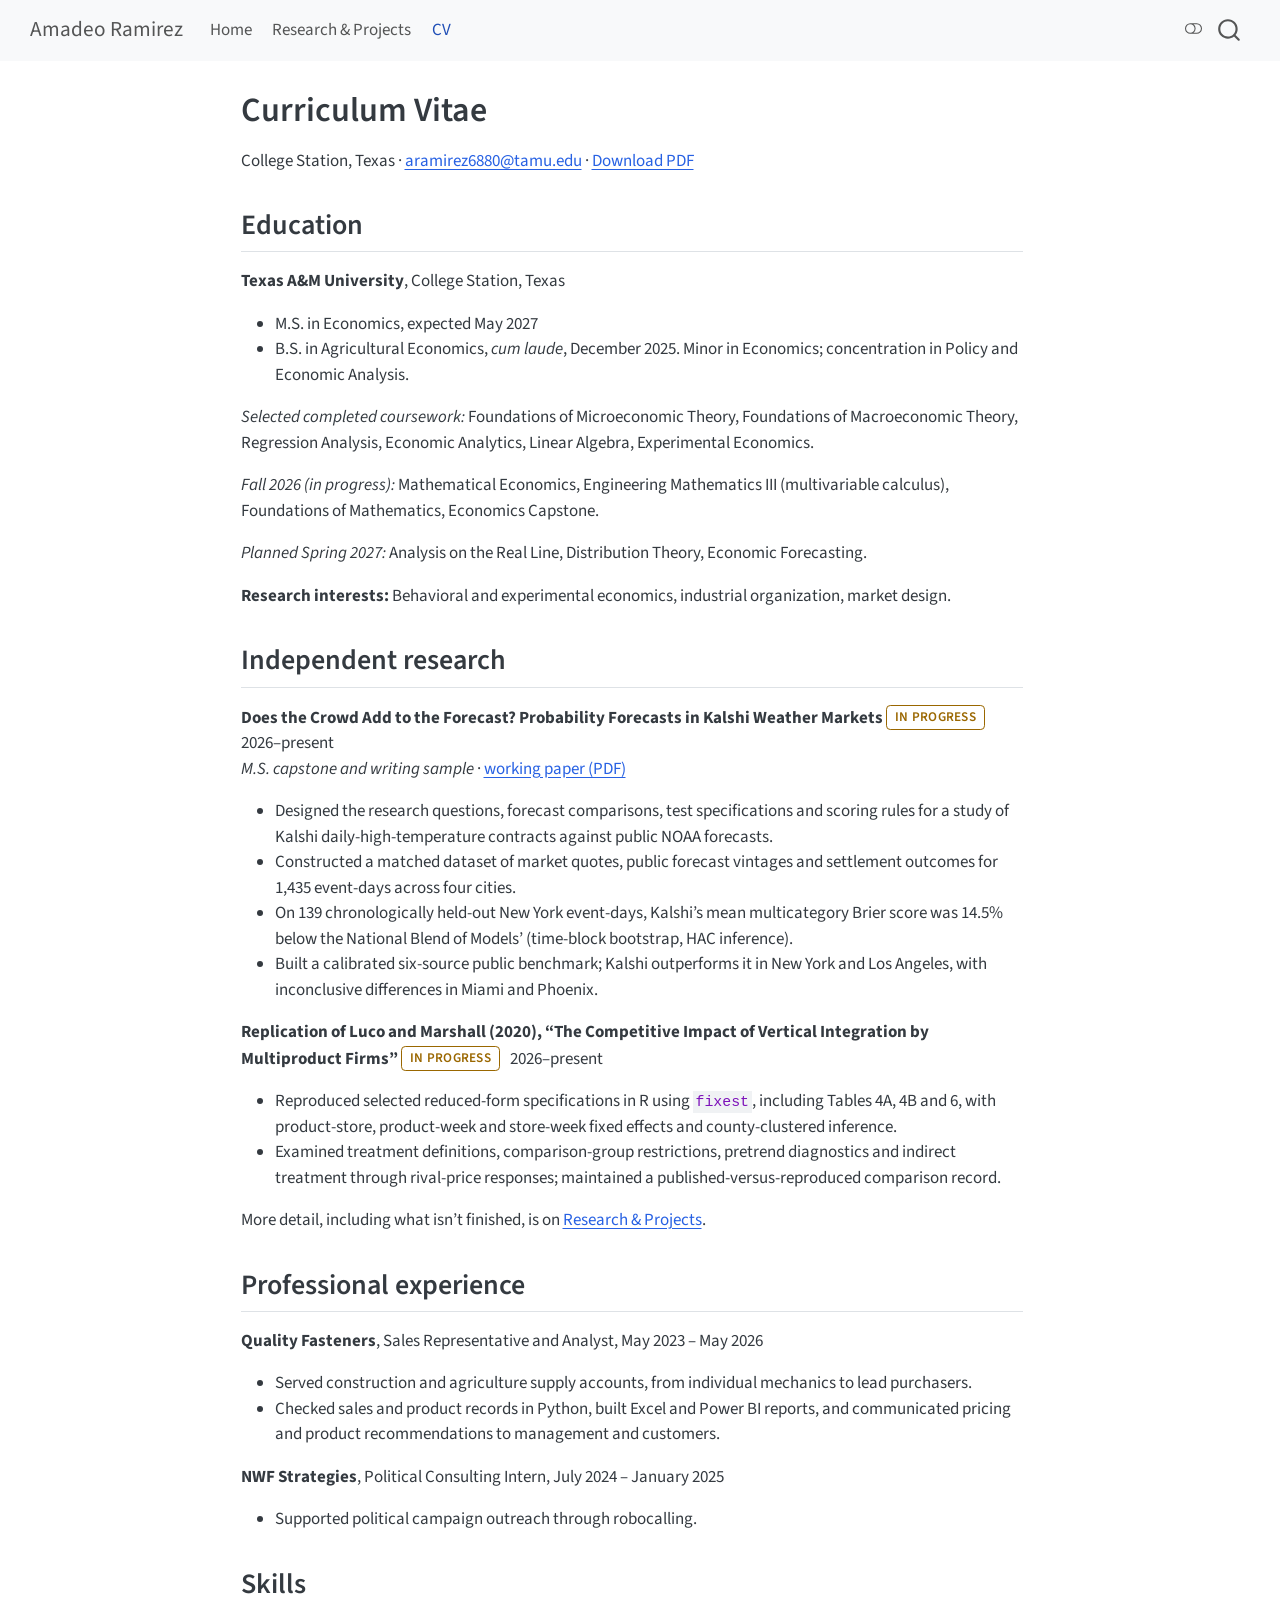
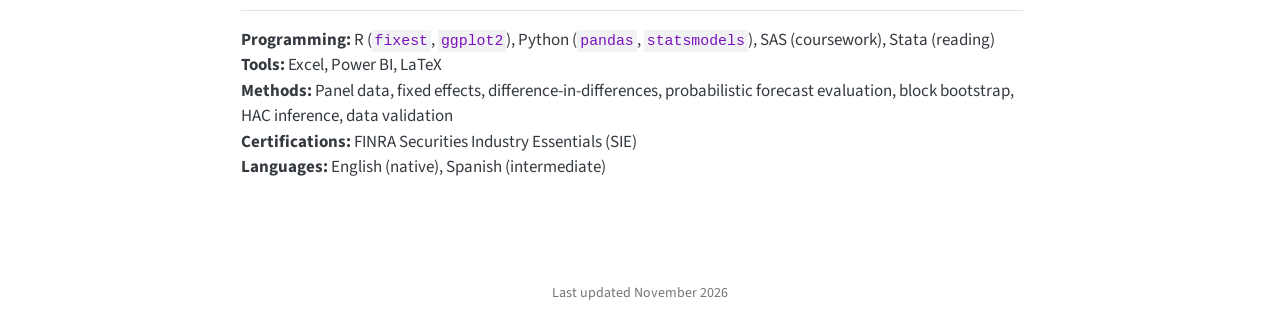
==== docs/cv.html @ a7467236 "Initial personal academic website Quarto site with Home, Research & Projects, and CV pages, rendered" ====
<!DOCTYPE html>
<html xmlns="http://www.w3.org/1999/xhtml" lang="en" xml:lang="en"><head>

<meta charset="utf-8">
<meta name="generator" content="quarto-1.11.9">

<meta name="viewport" content="width=device-width, initial-scale=1.0, user-scalable=yes">


<title>Curriculum Vitae – Amadeo Ramirez</title>
<style>
/* Default styles provided by pandoc.
** See https://pandoc.org/MANUAL.html#variables-for-html for config info.
*/
span.smallcaps{font-variant: small-caps;}
div.columns{display: flex; gap: 1.5em;}
div.column{flex: auto;}
@media screen {
div.columns{gap: min(4vw, 1.5em);}
div.column{overflow-x: auto;}
}
div.hanging-indent{margin-left: 1.5em; text-indent: -1.5em;}
ul.task-list{list-style: none;}
ul.task-list li input[type="checkbox"] {
  width: 0.8em;
  margin: 0 0.8em 0.2em -1em; /* quarto-specific, see https://github.com/quarto-dev/quarto-cli/issues/4556 */ 
  vertical-align: middle;
}
</style>


<script src="site_libs/quarto-nav/quarto-nav.js"></script>
<script src="site_libs/quarto-nav/headroom.min.js"></script>
<script src="site_libs/clipboard/clipboard.min.js"></script>
<script src="site_libs/quarto-search/autocomplete.umd.js"></script>
<script src="site_libs/quarto-search/fuse.min.js"></script>
<script src="site_libs/quarto-search/quarto-search.js"></script>
<meta name="quarto:offset" content="./">
<script src="site_libs/quarto-html/quarto.js" type="module"></script>
<script src="site_libs/quarto-html/tabsets/tabsets.js" type="module"></script>
<script src="site_libs/quarto-html/scrollable-regions/scrollable-regions.js" type="module"></script>
<script src="site_libs/quarto-html/popper.min.js"></script>
<script src="site_libs/quarto-html/tippy.umd.min.js"></script>
<script src="site_libs/quarto-html/anchor.min.js"></script>
<link href="site_libs/quarto-html/tippy.css" rel="stylesheet">
<link href="site_libs/quarto-html/quarto-syntax-highlighting-63b5708e65d6cd79cd7618c58d0c21e7.css" rel="stylesheet" class="quarto-color-scheme" id="quarto-text-highlighting-styles">
<link href="site_libs/quarto-html/quarto-syntax-highlighting-dark-447e42e69aaa9833c0ba1b986f430b20.css" rel="stylesheet" class="quarto-color-scheme quarto-color-alternate" id="quarto-text-highlighting-styles">
<link href="site_libs/quarto-html/quarto-syntax-highlighting-63b5708e65d6cd79cd7618c58d0c21e7.css" rel="stylesheet" class="quarto-color-scheme-extra" id="quarto-text-highlighting-styles">
<script src="site_libs/bootstrap/bootstrap.min.js"></script>
<link href="site_libs/bootstrap/bootstrap-icons.css" rel="stylesheet">
<link href="site_libs/bootstrap/bootstrap-48eea8e06ff06eb442a2daacfce5ac08.min.css" rel="stylesheet" append-hash="true" class="quarto-color-scheme" id="quarto-bootstrap" data-mode="light">
<link href="site_libs/bootstrap/bootstrap-dark-f48fb05cf36c7d3a21b32e8ede64a95a.min.css" rel="stylesheet" append-hash="true" class="quarto-color-scheme quarto-color-alternate" id="quarto-bootstrap" data-mode="dark">
<link href="site_libs/bootstrap/bootstrap-48eea8e06ff06eb442a2daacfce5ac08.min.css" rel="stylesheet" append-hash="true" class="quarto-color-scheme-extra" id="quarto-bootstrap" data-mode="light">
<script id="quarto-search-options" type="application/json">{
  "location": "navbar",
  "copy-button": false,
  "collapse-after": 3,
  "panel-placement": "end",
  "type": "overlay",
  "limit": 50,
  "keyboard-shortcut": [
    "f",
    "/",
    "s"
  ],
  "show-item-context": false,
  "language": {
    "search-no-results-text": "No results",
    "search-matching-documents-text": "matching documents",
    "search-copy-link-title": "Copy link to search",
    "search-hide-matches-text": "Hide additional matches",
    "search-more-match-text": "more match in this document",
    "search-more-matches-text": "more matches in this document",
    "search-clear-button-title": "Clear",
    "search-text-placeholder": "",
    "search-detached-cancel-button-title": "Cancel",
    "search-submit-button-title": "Submit",
    "search-label": "Search"
  }
}</script>
<style>html{ scroll-behavior: smooth; }</style>


<link rel="stylesheet" href="styles.css">
</head>

<body class="nav-fixed fullcontent quarto-light"><a id="quarto-skip-link" class="visually-hidden-focusable" href="#quarto-document-content">Skip to main content</a><script id="quarto-html-before-body" type="application/javascript">
    const toggleBodyColorMode = (bsSheetEl) => {
      const mode = bsSheetEl.getAttribute("data-mode");
      const bodyEl = window.document.querySelector("body");
      if (mode === "dark") {
        bodyEl.classList.add("quarto-dark");
        bodyEl.classList.remove("quarto-light");
      } else {
        bodyEl.classList.add("quarto-light");
        bodyEl.classList.remove("quarto-dark");
      }
    }
    const toggleBodyColorPrimary = () => {
      const bsSheetEl = window.document.querySelector("link#quarto-bootstrap:not([rel=disabled-stylesheet])");
      if (bsSheetEl) {
        toggleBodyColorMode(bsSheetEl);
      }
    }
    const setColorSchemeToggle = (alternate) => {
      const toggles = window.document.querySelectorAll('.quarto-color-scheme-toggle');
      for (let i=0; i < toggles.length; i++) {
        const toggle = toggles[i];
        if (toggle) {
          toggle.setAttribute("aria-checked", alternate ? "true" : "false");
          if (alternate) {
            toggle.classList.add("alternate");
          } else {
            toggle.classList.remove("alternate");
          }
        }
      }
    };
    const toggleColorMode = (alternate) => {
      // Switch the stylesheets
      const primaryStylesheets = window.document.querySelectorAll('link.quarto-color-scheme:not(.quarto-color-alternate)');
      const alternateStylesheets = window.document.querySelectorAll('link.quarto-color-scheme.quarto-color-alternate');
      manageTransitions('#quarto-margin-sidebar .nav-link', false);
      if (alternate) {
        // note: dark is layered on light, we don't disable primary!
        enableStylesheet(alternateStylesheets);
        for (const sheetNode of alternateStylesheets) {
          if (sheetNode.id === "quarto-bootstrap") {
            toggleBodyColorMode(sheetNode);
          }
        }
      } else {
        disableStylesheet(alternateStylesheets);
        enableStylesheet(primaryStylesheets)
        toggleBodyColorPrimary();
      }
      manageTransitions('#quarto-margin-sidebar .nav-link', true);
      // Switch the toggles
      setColorSchemeToggle(alternate)
    }
    // Hack to workaround the fact that safari doesn't
    // properly recolor the scrollbar when toggling (#1455).
    // Not run on load: stylesheets are set before first paint there, and
    // scrolling would undo the scroll to a URL fragment (#14973).
    // The one pixel nudge keeps the reader where they were.
    const refreshSafariScrollbar = () => {
      if (navigator.userAgent.indexOf('Safari') > 0 && navigator.userAgent.indexOf('Chrome') == -1) {
        manageTransitions("body", false);
        const scrollY = window.scrollY;
        window.scrollTo(0, scrollY > 0 ? scrollY - 1 : 1);
        setTimeout(() => {
          window.scrollTo(0, scrollY);
          manageTransitions("body", true);
        }, 40);
      }
    }
    const disableStylesheet = (stylesheets) => {
      for (let i=0; i < stylesheets.length; i++) {
        const stylesheet = stylesheets[i];
        stylesheet.rel = 'disabled-stylesheet';
      }
    }
    const enableStylesheet = (stylesheets) => {
      for (let i=0; i < stylesheets.length; i++) {
        const stylesheet = stylesheets[i];
        if(stylesheet.rel !== 'stylesheet') { // for Chrome, which will still FOUC without this check
          stylesheet.rel = 'stylesheet';
        }
      }
    }
    const manageTransitions = (selector, allowTransitions) => {
      const els = window.document.querySelectorAll(selector);
      for (let i=0; i < els.length; i++) {
        const el = els[i];
        if (allowTransitions) {
          el.classList.remove('notransition');
        } else {
          el.classList.add('notransition');
        }
      }
    }
    const isFileUrl = () => {
      return window.location.protocol === 'file:';
    }
    const hasAlternateSentinel = () => {
      let styleSentinel = getColorSchemeSentinel();
      if (styleSentinel !== null) {
        return styleSentinel === "alternate";
      } else {
        return false;
      }
    }
    const setStyleSentinel = (alternate) => {
      const value = alternate ? "alternate" : "default";
      if (!isFileUrl()) {
        window.localStorage.setItem("quarto-color-scheme", value);
      } else {
        localAlternateSentinel = value;
      }
    }
    const getColorSchemeSentinel = () => {
      if (!isFileUrl()) {
        const storageValue = window.localStorage.getItem("quarto-color-scheme");
        return storageValue != null ? storageValue : localAlternateSentinel;
      } else {
        return localAlternateSentinel;
      }
    }
    const toggleGiscusIfUsed = (isAlternate, darkModeDefault) => {
      const baseTheme = document.querySelector('#giscus-base-theme')?.value ?? 'light';
      const alternateTheme = document.querySelector('#giscus-alt-theme')?.value ?? 'dark';
      let newTheme = '';
      if(authorPrefersDark) {
        newTheme = isAlternate ? baseTheme : alternateTheme;
      } else {
        newTheme = isAlternate ? alternateTheme : baseTheme;
      }
      const changeGiscusTheme = () => {
        // From: https://github.com/giscus/giscus/issues/336
        const sendMessage = (message) => {
          const iframe = document.querySelector('iframe.giscus-frame');
          if (!iframe) return;
          iframe.contentWindow.postMessage({ giscus: message }, 'https://giscus.app');
        }
        sendMessage({
          setConfig: {
            theme: newTheme
          }
        });
      }
      const isGiscussLoaded = window.document.querySelector('iframe.giscus-frame') !== null;
      if (isGiscussLoaded) {
        changeGiscusTheme();
      }
    };
    const authorPrefersDark = false;
    const darkModeDefault = authorPrefersDark;
      document.querySelector('link#quarto-text-highlighting-styles.quarto-color-scheme-extra').rel = 'disabled-stylesheet';
      document.querySelector('link#quarto-bootstrap.quarto-color-scheme-extra').rel = 'disabled-stylesheet';
    let localAlternateSentinel = darkModeDefault ? 'alternate' : 'default';
    // Dark / light mode switch
    window.quartoToggleColorScheme = () => {
      // Read the current dark / light value
      let toAlternate = !hasAlternateSentinel();
      toggleColorMode(toAlternate);
      refreshSafariScrollbar();
      setStyleSentinel(toAlternate);
      toggleGiscusIfUsed(toAlternate, darkModeDefault);
      window.dispatchEvent(new Event('resize'));
    };
    // Switch to dark mode if need be
    if (hasAlternateSentinel()) {
      toggleColorMode(true);
    } else {
      toggleColorMode(false);
    }
  </script>

<div id="quarto-search-results"></div>
  <header id="quarto-header" class="headroom fixed-top">
    <nav class="navbar navbar-expand-lg " data-bs-theme="dark" aria-label="Site">
      <div class="navbar-container container-fluid">
      <div class="navbar-brand-container mx-auto">
    <a class="navbar-brand" href="./index.html">
    <span class="navbar-title">Amadeo Ramirez</span>
    </a>
  </div>
          <button class="navbar-toggler" type="button" data-bs-toggle="collapse" data-bs-target="#navbarCollapse" aria-controls="navbarCollapse" aria-expanded="false" aria-label="Toggle navigation" onclick="if (window.quartoToggleHeadroom) { window.quartoToggleHeadroom(); }">
  <span class="navbar-toggler-icon"></span>
</button>
          <div class="collapse navbar-collapse" id="navbarCollapse">
            <ul class="navbar-nav navbar-nav-scroll me-auto">
  <li class="nav-item">
    <a class="nav-link" href="./index.html"> 
<span class="menu-text">Home</span></a>
  </li>  
  <li class="nav-item">
    <a class="nav-link" href="./research.html"> 
<span class="menu-text">Research &amp; Projects</span></a>
  </li>  
  <li class="nav-item">
    <a class="nav-link active" href="./cv.html" aria-current="page"> 
<span class="menu-text">CV</span></a>
  </li>  
</ul>
          </div> <!-- /navcollapse -->
            <div class="quarto-navbar-tools">
  <button type="button" role="switch" aria-checked="false" class="quarto-color-scheme-toggle quarto-navigation-tool  px-1" onclick="window.quartoToggleColorScheme(); return false;" title="Toggle dark mode" aria-label="Toggle dark mode"><i class="bi"></i></button>
</div>
            <div id="quarto-search" class="" title="Search"></div>
      </div> <!-- /container-fluid -->
    </nav>
</header>
<!-- content -->
<div id="quarto-content" class="quarto-container page-columns page-rows-contents page-layout-article page-navbar">
<!-- sidebar -->
<!-- margin-sidebar -->
    
<!-- main -->
<main class="content" id="quarto-document-content" tabindex="-1">


<header id="title-block-header" class="quarto-title-block default">
<div class="quarto-title">
<h1 class="title">Curriculum Vitae</h1>
</div>



<div class="quarto-title-meta">

    
  
    
  </div>
  


</header>


<p>College Station, Texas · <a href="mailto:aramirez6880@tamu.edu">aramirez6880@tamu.edu</a> · <a href="files/Ramirez_Amadeo_CV.pdf">Download PDF</a></p>
<section id="education" class="level2">
<h2 class="anchored" data-anchor-id="education">Education</h2>
<p><strong>Texas A&amp;M University</strong>, College Station, Texas</p>
<ul>
<li>M.S. in Economics, expected May 2027</li>
<li>B.S. in Agricultural Economics, <em>cum laude</em>, December 2025. Minor in Economics; concentration in Policy and Economic Analysis.</li>
</ul>
<p><em>Selected completed coursework:</em> Foundations of Microeconomic Theory, Foundations of Macroeconomic Theory, Regression Analysis, Economic Analytics, Linear Algebra, Experimental Economics.</p>
<p><em>Fall 2026 (in progress):</em> Mathematical Economics, Engineering Mathematics III (multivariable calculus), Foundations of Mathematics, Economics Capstone.</p>
<p><em>Planned Spring 2027:</em> Analysis on the Real Line, Distribution Theory, Economic Forecasting.</p>
<p><strong>Research interests:</strong> Behavioral and experimental economics, industrial organization, market design.</p>
</section>
<section id="independent-research" class="level2">
<h2 class="anchored" data-anchor-id="independent-research">Independent research</h2>
<p><strong>Does the Crowd Add to the Forecast? Probability Forecasts in Kalshi Weather Markets</strong> <span class="status status-progress">In progress</span> 2026–present<br>
<em>M.S. capstone and writing sample</em> · <a href="files/Ramirez_Kalshi_Weather_Forecasts_v7.pdf">working paper (PDF)</a></p>
<ul>
<li>Designed the research questions, forecast comparisons, test specifications and scoring rules for a study of Kalshi daily-high-temperature contracts against public NOAA forecasts.</li>
<li>Constructed a matched dataset of market quotes, public forecast vintages and settlement outcomes for 1,435 event-days across four cities.</li>
<li>On 139 chronologically held-out New York event-days, Kalshi’s mean multicategory Brier score was 14.5% below the National Blend of Models’ (time-block bootstrap, HAC inference).</li>
<li>Built a calibrated six-source public benchmark; Kalshi outperforms it in New York and Los Angeles, with inconclusive differences in Miami and Phoenix.</li>
</ul>
<p><strong>Replication of Luco and Marshall (2020), “The Competitive Impact of Vertical Integration by Multiproduct Firms”</strong> <span class="status status-progress">In progress</span> 2026–present</p>
<ul>
<li>Reproduced selected reduced-form specifications in R using <code>fixest</code>, including Tables 4A, 4B and 6, with product-store, product-week and store-week fixed effects and county-clustered inference.</li>
<li>Examined treatment definitions, comparison-group restrictions, pretrend diagnostics and indirect treatment through rival-price responses; maintained a published-versus-reproduced comparison record.</li>
</ul>
<p>More detail, including what isn’t finished, is on <a href="./research.html">Research &amp; Projects</a>.</p>
</section>
<section id="professional-experience" class="level2">
<h2 class="anchored" data-anchor-id="professional-experience">Professional experience</h2>
<p><strong>Quality Fasteners</strong>, Sales Representative and Analyst, May 2023 – May 2026</p>
<ul>
<li>Served construction and agriculture supply accounts, from individual mechanics to lead purchasers.</li>
<li>Checked sales and product records in Python, built Excel and Power BI reports, and communicated pricing and product recommendations to management and customers.</li>
</ul>
<p><strong>NWF Strategies</strong>, Political Consulting Intern, July 2024 – January 2025</p>
<ul>
<li>Supported political campaign outreach through robocalling.</li>
</ul>
</section>
<section id="skills" class="level2">
<h2 class="anchored" data-anchor-id="skills">Skills</h2>
<p><strong>Programming:</strong> R (<code>fixest</code>, <code>ggplot2</code>), Python (<code>pandas</code>, <code>statsmodels</code>), SAS (coursework), Stata (reading)<br>
<strong>Tools:</strong> Excel, Power BI, LaTeX<br>
<strong>Methods:</strong> Panel data, fixed effects, difference-in-differences, probabilistic forecast evaluation, block bootstrap, HAC inference, data validation<br>
<strong>Certifications:</strong> FINRA Securities Industry Essentials (SIE)<br>
<strong>Languages:</strong> English (native), Spanish (intermediate)</p>


</section>

</main> <!-- /main -->
<script id="quarto-html-after-body" type="application/javascript">
  window.document.addEventListener("DOMContentLoaded", function (event) {
    // Ensure there is a toggle, if there isn't float one in the top right
    if (window.document.querySelector('.quarto-color-scheme-toggle') === null) {
      const toggle = window.document.createElement('button');
      toggle.type = "button";
      toggle.setAttribute("role", "switch");
      toggle.setAttribute("aria-checked", "false");
      toggle.classList.add('top-right');
      toggle.classList.add('quarto-color-scheme-toggle');
      toggle.setAttribute("aria-label", "Toggle dark mode");
      toggle.onclick = function() { try { window.quartoToggleColorScheme(); } catch {} return false; };
      const i = window.document.createElement("i");
      i.classList.add('bi');
      toggle.appendChild(i);
      // Put the toggle in a landmark of its own, so that landmark navigation
      // can reach it.
      //
      // The container is always a fresh direct child of body, and the toggle is
      // never moved into page furniture that the theme or the author controls.
      // The toggle is positioned against the page, so any ancestor that
      // establishes a containing block captures it: a positioned element or a
      // grid for position: absolute, and transform, filter, will-change or
      // contain for position: fixed. A direct child of body has none of these
      // to inherit, and the shift when one appears is silent and visual.
      //
      // ARIA says a document should have at most one banner, and axe reports a
      // duplicate whether or not the banners carry distinct labels. So use a
      // header when the page has no banner yet, and a named region otherwise.
      //
      // A header is a banner wherever it sits, unless it is inside sectioning
      // content, so this cannot just look at the children of body: a custom
      // page layout wraps the title block header in a plain div. An explicit
      // role="banner" always counts.
      const sectioning = 'article, aside, main, nav, section, [role="article"], [role="complementary"], [role="main"], [role="navigation"], [role="region"]';
      const hasBanner = Array.from(
        window.document.querySelectorAll('header:not([role]), [role="banner"]')
      ).some(function(el) {
        return el.hasAttribute("role") || el.closest(sectioning) === null;
      });
      const container = window.document.createElement(hasBanner ? "div" : "header");
      if (hasBanner) {
        container.setAttribute("role", "region");
        container.setAttribute("aria-label", "Toggle dark mode");
      }
      container.classList.add('quarto-color-scheme-toggle-container');
      container.appendChild(toggle);
      window.document.body.appendChild(container);
    }
    setColorSchemeToggle(hasAlternateSentinel())
    const icon = "";
    const anchorJS = new window.AnchorJS();
    anchorJS.options = {
      placement: 'right',
      icon: icon
    };
    anchorJS.add('.anchored');
    const isCodeAnnotation = (el) => {
      for (const clz of el.classList) {
        if (clz.startsWith('code-annotation-')) {                     
          return true;
        }
      }
      return false;
    }
    const onCopySuccess = function(e) {
      // button target
      const button = e.trigger;
      // don't keep focus
      button.blur();
      // flash "checked"
      button.classList.add('code-copy-button-checked');
      var currentTitle = button.getAttribute("title");
      button.setAttribute("title", "Copied!");
      let tooltip;
      if (window.bootstrap) {
        button.setAttribute("data-bs-toggle", "tooltip");
        button.setAttribute("data-bs-placement", "left");
        button.setAttribute("data-bs-title", "Copied!");
        tooltip = new bootstrap.Tooltip(button, 
          { trigger: "manual", 
            customClass: "code-copy-button-tooltip",
            offset: [0, -8]});
        tooltip.show();    
      }
      setTimeout(function() {
        if (tooltip) {
          tooltip.hide();
          button.removeAttribute("data-bs-title");
          button.removeAttribute("data-bs-toggle");
          button.removeAttribute("data-bs-placement");
        }
        button.setAttribute("title", currentTitle);
        button.classList.remove('code-copy-button-checked');
      }, 1000);
      // clear code selection
      e.clearSelection();
    }
    const getTextToCopy = function(trigger) {
      const outerScaffold = trigger.parentElement.cloneNode(true);
      const codeEl = outerScaffold.querySelector('code');
      for (const childEl of codeEl.children) {
        if (isCodeAnnotation(childEl)) {
          childEl.remove();
        }
      }
      return codeEl.innerText;
    }
    const clipboard = new window.ClipboardJS('.code-copy-button:not([data-in-quarto-modal])', {
      text: getTextToCopy
    });
    clipboard.on('success', onCopySuccess);
    if (window.document.getElementById('quarto-embedded-source-code-modal')) {
      const clipboardModal = new window.ClipboardJS('.code-copy-button[data-in-quarto-modal]', {
        text: getTextToCopy,
        container: window.document.getElementById('quarto-embedded-source-code-modal')
      });
      clipboardModal.on('success', onCopySuccess);
    }
      var localhostRegex = new RegExp(/^(?:http|https):\/\/localhost\:?[0-9]*\//);
      var mailtoRegex = new RegExp(/^mailto:/);
        var filterRegex = new RegExp("https:\/\/amadeoramirez\.github\.io");
      const newWindowLabel = "(opens in a new tab)";
      const newWindowNoteId = "quarto-ext-newwindow-label";
      // Links reference one hidden label through aria-describedby, so the
      // announcement never changes their accessible name.
      var describeNewWindow = (link) => {
        if (!window.document.getElementById(newWindowNoteId)) {
          var newWindowNote = window.document.createElement("span");
          newWindowNote.id = newWindowNoteId;
          newWindowNote.hidden = true;
          newWindowNote.textContent = newWindowLabel;
          window.document.body.appendChild(newWindowNote);
        }
        var describedBy = (link.getAttribute("aria-describedby") || "").split(/\s+/).filter(Boolean);
        if (!describedBy.includes(newWindowNoteId)) {
          describedBy.push(newWindowNoteId);
          link.setAttribute("aria-describedby", describedBy.join(" "));
        }
      }
      var isInternal = (href) => {
          return filterRegex.test(href) || localhostRegex.test(href) || mailtoRegex.test(href);
      }
      // Inspect non-navigation links and adorn them if external
      window.quartoDecorateExternalLinks = function (root) {
     var links = (root || window.document).querySelectorAll('a[href]:not(.nav-link):not(.navbar-brand):not(.toc-action):not(.sidebar-link):not(.sidebar-item-toggle):not(.pagination-link):not(.no-external):not([aria-hidden]):not(.dropdown-item):not(.quarto-navigation-tool):not(.about-link)');
      for (var i=0; i<links.length; i++) {
        const link = links[i];
        if (!isInternal(link.href)) {
          // undo the damage that might have been done by quarto-nav.js in the case of
          // links that we want to consider external
          if (link.dataset.originalHref !== undefined) {
            link.href = link.dataset.originalHref;
          }
            // target, if specified
            link.setAttribute("target", "_blank");
            if (link.getAttribute("rel") === null) {
              link.setAttribute("rel", "noopener");
            }
            describeNewWindow(link);
          if (!link.classList.contains('no-external-icon')) {
          }
        }
      }
      };
      window.quartoDecorateExternalLinks(window.document);
    // Esc closes the popup (WCAG 1.4.13) and focus leaving both trigger and
    // popup closes it (WCAG 2.4.11); tippy handles neither for interactive popups.
    const hideOnEscAndFocusOut = {
      name: 'hideOnEscAndFocusOut',
      defaultValue: true,
      fn(instance) {
        const dismiss = () => {
          // A show scheduled by the trigger delay would otherwise reopen it
          instance.clearDelayTimeouts();
          instance.hide();
        };
        const onKeyDown = (event) => {
          if (event.key !== 'Escape') {
            return;
          }
          // Keep Esc from also reaching page handlers (e.g. reveal.js overview),
          // except an open reveal.js slide menu, which Esc should close too.
          // The menu handles keys only when its keyboard option is on.
          const menuHandlesEsc = window.Reveal?.getPlugin?.('menu')?.isOpen() &&
            window.Reveal.getConfig().menu?.keyboard !== false;
          if (!menuHandlesEsc) {
            event.stopPropagation();
          }
          if (instance.popper.contains(window.document.activeElement)) {
            // Disabled while refocusing so the focus trigger does not reopen it
            instance.disable();
            instance.reference.focus();
            instance.enable();
          }
          dismiss();
        };
        const onFocusOut = (event) => {
          const target = event.relatedTarget;
          if (target && !instance.reference.contains(target) &&
              !instance.popper.contains(target)) {
            dismiss();
          }
        };
        // On the trigger too: a click trigger (code-annotations: select) has no
        // blur handling. Attached for the instance's lifetime so leaving the
        // trigger also cancels a show still pending on the trigger delay.
        instance.reference.addEventListener('focusout', onFocusOut);
        return {
          onShow() {
            window.document.addEventListener('keydown', onKeyDown, true);
            instance.popper.addEventListener('focusout', onFocusOut);
          },
          onHide() {
            window.document.removeEventListener('keydown', onKeyDown, true);
            instance.popper.removeEventListener('focusout', onFocusOut);
          },
          onDestroy() {
            instance.reference.removeEventListener('focusout', onFocusOut);
          },
        };
      },
    };
    function tippyHover(el, contentFn, onTriggerFn, onUntriggerFn) {
      const config = {
        allowHTML: true,
        maxWidth: 500,
        delay: 100,
        arrow: false,
        appendTo: function(el) {
            return el.parentElement;
        },
        interactive: true,
        interactiveBorder: 10,
        theme: 'quarto',
        placement: 'bottom-start',
        plugins: [hideOnEscAndFocusOut],
      };
      if (contentFn) {
        config.content = contentFn;
      }
      if (onTriggerFn) {
        config.onTrigger = onTriggerFn;
      }
      if (onUntriggerFn) {
        config.onUntrigger = onUntriggerFn;
      }
      window.tippy(el, config); 
    }
    const noterefs = window.document.querySelectorAll('a[role="doc-noteref"]');
    for (var i=0; i<noterefs.length; i++) {
      const ref = noterefs[i];
      tippyHover(ref, function() {
        // use id or data attribute instead here
        let href = ref.getAttribute('data-footnote-href') || ref.getAttribute('href');
        try { href = new URL(href).hash; } catch {}
        const id = href.replace(/^#\/?/, "");
        const note = window.document.getElementById(id);
        if (note) {
          return note.innerHTML;
        } else {
          return "";
        }
      });
    }
    const xrefs = window.document.querySelectorAll('a.quarto-xref');
    const processXRef = (id, note) => {
      // Strip column container classes
      const stripColumnClz = (el) => {
        el.classList.remove("page-full", "page-columns");
        if (el.children) {
          for (const child of el.children) {
            stripColumnClz(child);
          }
        }
      }
      stripColumnClz(note)
      if (id === null || id.startsWith('sec-')) {
        // Special case sections, only their first couple elements
        const container = document.createElement("div");
        if (note.children && note.children.length > 2) {
          container.appendChild(note.children[0].cloneNode(true));
          for (let i = 1; i < note.children.length; i++) {
            const child = note.children[i];
            if (child.tagName === "P" && child.innerText === "") {
              continue;
            } else {
              container.appendChild(child.cloneNode(true));
              break;
            }
          }
          if (window.Quarto?.typesetMath) {
            window.Quarto.typesetMath(container);
          }
          return container.innerHTML
        } else {
          if (window.Quarto?.typesetMath) {
            window.Quarto.typesetMath(note);
          }
          return note.innerHTML;
        }
      } else {
        // Remove any anchor links if they are present
        const anchorLink = note.querySelector('a.anchorjs-link');
        if (anchorLink) {
          anchorLink.remove();
        }
        if (window.Quarto?.typesetMath) {
          window.Quarto.typesetMath(note);
        }
        if (note.classList.contains("callout")) {
          return note.outerHTML;
        } else {
          return note.innerHTML;
        }
      }
    }
    for (var i=0; i<xrefs.length; i++) {
      const xref = xrefs[i];
      tippyHover(xref, undefined, function(instance) {
        instance.disable();
        let url = xref.getAttribute('href');
        let hash = undefined; 
        if (url.startsWith('#')) {
          hash = url;
        } else {
          try { hash = new URL(url).hash; } catch {}
        }
        if (hash) {
          const id = hash.replace(/^#\/?/, "");
          const note = window.document.getElementById(id);
          if (note !== null) {
            try {
              const html = processXRef(id, note.cloneNode(true));
              instance.setContent(html);
            } finally {
              instance.enable();
              instance.show();
            }
          } else {
            // See if we can fetch this
            fetch(url.split('#')[0])
            .then(res => res.text())
            .then(html => {
              const parser = new DOMParser();
              const htmlDoc = parser.parseFromString(html, "text/html");
              const note = htmlDoc.getElementById(id);
              if (note !== null) {
                const html = processXRef(id, note);
                instance.setContent(html);
              } 
            }).finally(() => {
              instance.enable();
              instance.show();
            });
          }
        } else {
          // See if we can fetch a full url (with no hash to target)
          // This is a special case and we should probably do some content thinning / targeting
          fetch(url)
          .then(res => res.text())
          .then(html => {
            const parser = new DOMParser();
            const htmlDoc = parser.parseFromString(html, "text/html");
            const note = htmlDoc.querySelector('main.content');
            if (note !== null) {
              // This should only happen for chapter cross references
              // (since there is no id in the URL)
              // remove the first header
              if (note.children.length > 0 && note.children[0].tagName === "HEADER") {
                note.children[0].remove();
              }
              const html = processXRef(null, note);
              instance.setContent(html);
            } 
          }).finally(() => {
            instance.enable();
            instance.show();
          });
        }
      }, function(instance) {
      });
    }
        let selectedAnnoteEl;
        const selectorForAnnotation = ( cell, annotation) => {
          let cellAttr = 'data-code-cell="' + cell + '"';
          let lineAttr = 'data-code-annotation="' +  annotation + '"';
          const selector = 'span[' + cellAttr + '][' + lineAttr + ']';
          return selector;
        }
        const selectCodeLines = (annoteEl) => {
          const doc = window.document;
          const targetCell = annoteEl.getAttribute("data-target-cell");
          const targetAnnotation = annoteEl.getAttribute("data-target-annotation");
          const annoteSpan = window.document.querySelector(selectorForAnnotation(targetCell, targetAnnotation));
          const lines = annoteSpan.getAttribute("data-code-lines").split(",");
          const lineIds = lines.map((line) => {
            return targetCell + "-" + line;
          })
          // Each band is positioned against its own containing block, which is
          // not the offsetParent of the lines, so place it from client rects.
          const placeBand = (band, firstEl, lastEl, codeBlock) => {
            const container = band.offsetParent;
            if (container === null) {
              return;
            }
            const containerRect = container.getBoundingClientRect();
            // Reveal.js scales slides with a transform, so convert client
            // pixels back to the CSS pixels of the container.
            const scale = containerRect.height / container.offsetHeight || 1;
            const firstRect = firstEl.getBoundingClientRect();
            const lastRect = lastEl.getBoundingClientRect();
            const top = (firstRect.top - containerRect.top) / scale - container.clientTop + container.scrollTop;
            const height = (lastRect.bottom - firstRect.top) / scale;
            band.style.top = top - 2 + "px";
            band.style.height = height + 4 + "px";
            if (codeBlock) {
              // Without the copy button wrapper, the containing block is wider
              // than the code block, so span the code block explicitly.
              const blockRect = codeBlock.getBoundingClientRect();
              band.style.left = (blockRect.left - containerRect.left) / scale - container.clientLeft + container.scrollLeft + "px";
              band.style.width = blockRect.width / scale + "px";
            }
          };
          if (lineIds.length > 0) {
            const el = window.document.getElementById(lineIds[0]);
            const lastEl = window.document.getElementById(lineIds[lineIds.length - 1]);
            const parent = el.parentElement.parentElement;
            // cook up a div (if necessary) and position it
            let div = window.document.getElementById("code-annotation-line-highlight");
            if (div === null) {
              div = window.document.createElement("div");
              div.setAttribute("id", "code-annotation-line-highlight");
              div.style.position = 'absolute';
              parent.appendChild(div);
            }
            placeBand(div, el, lastEl, parent.closest("div.sourceCode") || parent);
            let gutterDiv = window.document.getElementById("code-annotation-line-highlight-gutter");
            if (gutterDiv === null) {
              gutterDiv = window.document.createElement("div");
              gutterDiv.setAttribute("id", "code-annotation-line-highlight-gutter");
              gutterDiv.style.position = 'absolute';
              const codeCell = window.document.getElementById(targetCell);
              const gutter = codeCell.querySelector('.code-annotation-gutter');
              gutter.appendChild(gutterDiv);
            }
            placeBand(gutterDiv, el, lastEl);
            selectedAnnoteEl = annoteEl;
          }
        };
        const unselectCodeLines = () => {
          const elementsIds = ["code-annotation-line-highlight", "code-annotation-line-highlight-gutter"];
          elementsIds.forEach((elId) => {
            const div = window.document.getElementById(elId);
            if (div) {
              div.remove();
            }
          });
          selectedAnnoteEl = undefined;
        };
          // Handle positioning of the toggle
      window.addEventListener(
        "resize",
        throttle(() => {
          elRect = undefined;
          if (selectedAnnoteEl) {
            selectCodeLines(selectedAnnoteEl);
          }
        }, 10)
      );
      function throttle(fn, ms) {
      let throttle = false;
      let timer;
        return (...args) => {
          if(!throttle) { // first call gets through
              fn.apply(this, args);
              throttle = true;
          } else { // all the others get throttled
              if(timer) clearTimeout(timer); // cancel #2
              timer = setTimeout(() => {
                fn.apply(this, args);
                timer = throttle = false;
              }, ms);
          }
        };
      }
        // Attach click handler to the DT
        const annoteDls = window.document.querySelectorAll('dt[data-target-cell]');
        for (const annoteDlNode of annoteDls) {
          annoteDlNode.addEventListener('click', (event) => {
            const clickedEl = event.target;
            if (clickedEl !== selectedAnnoteEl) {
              unselectCodeLines();
              const activeEl = window.document.querySelector('dt[data-target-cell].code-annotation-active');
              if (activeEl) {
                activeEl.classList.remove('code-annotation-active');
              }
              selectCodeLines(clickedEl);
              clickedEl.classList.add('code-annotation-active');
            } else {
              // Unselect the line
              unselectCodeLines();
              clickedEl.classList.remove('code-annotation-active');
            }
          });
        }
    const findCites = (el) => {
      const parentEl = el.parentElement;
      if (parentEl) {
        const cites = parentEl.dataset.cites;
        if (cites) {
          return {
            el,
            cites: cites.split(' ')
          };
        } else {
          return findCites(el.parentElement)
        }
      } else {
        return undefined;
      }
    };
    var bibliorefs = window.document.querySelectorAll('a[role="doc-biblioref"]');
    for (var i=0; i<bibliorefs.length; i++) {
      const ref = bibliorefs[i];
      const citeInfo = findCites(ref);
      if (citeInfo) {
        tippyHover(citeInfo.el, function() {
          var popup = window.document.createElement('div');
          citeInfo.cites.forEach(function(cite) {
            var citeDiv = window.document.createElement('div');
            citeDiv.classList.add('hanging-indent');
            citeDiv.classList.add('csl-entry');
            var biblioDiv = window.document.getElementById('ref-' + cite);
            if (biblioDiv) {
              citeDiv.innerHTML = biblioDiv.innerHTML;
            }
            popup.appendChild(citeDiv);
          });
          return popup.innerHTML;
        });
      }
    }
  });
  </script>
  <script type="application/javascript">
  window.quartoScrollableRegionsLabels = {"code":"Scrollable code","output":"Scrollable output"};
  </script>
</div> <!-- /content -->
<footer class="footer">
  <div class="nav-footer">
    <div class="nav-footer-left">
      &nbsp;
    </div>   
    <div class="nav-footer-center">
<p>Last updated November 2026</p>
</div>
    <div class="nav-footer-right">
      &nbsp;
    </div>
  </div>
</footer>




<script src="site_libs/quarto-html/zenscroll-min.js"></script>
</body></html>
---- docs/site_libs/quarto-html/tippy.css ----
.tippy-box[data-animation=fade][data-state=hidden]{opacity:0}[data-tippy-root]{max-width:calc(100vw - 10px)}.tippy-box{position:relative;background-color:#333;color:#fff;border-radius:4px;font-size:14px;line-height:1.4;white-space:normal;outline:0;transition-property:transform,visibility,opacity}.tippy-box[data-placement^=top]>.tippy-arrow{bottom:0}.tippy-box[data-placement^=top]>.tippy-arrow:before{bottom:-7px;left:0;border-width:8px 8px 0;border-top-color:initial;transform-origin:center top}.tippy-box[data-placement^=bottom]>.tippy-arrow{top:0}.tippy-box[data-placement^=bottom]>.tippy-arrow:before{top:-7px;left:0;border-width:0 8px 8px;border-bottom-color:initial;transform-origin:center bottom}.tippy-box[data-placement^=left]>.tippy-arrow{right:0}.tippy-box[data-placement^=left]>.tippy-arrow:before{border-width:8px 0 8px 8px;border-left-color:initial;right:-7px;transform-origin:center left}.tippy-box[data-placement^=right]>.tippy-arrow{left:0}.tippy-box[data-placement^=right]>.tippy-arrow:before{left:-7px;border-width:8px 8px 8px 0;border-right-color:initial;transform-origin:center right}.tippy-box[data-inertia][data-state=visible]{transition-timing-function:cubic-bezier(.54,1.5,.38,1.11)}.tippy-arrow{width:16px;height:16px;color:#333}.tippy-arrow:before{content:"";position:absolute;border-color:transparent;border-style:solid}.tippy-content{position:relative;padding:5px 9px;z-index:1}
---- docs/site_libs/quarto-html/quarto-syntax-highlighting-63b5708e65d6cd79cd7618c58d0c21e7.css ----
/* quarto syntax highlight colors */
:root {
  --quarto-hl-ot-color: #003B4F;
  --quarto-hl-at-color: #657422;
  --quarto-hl-ss-color: #20794D;
  --quarto-hl-an-color: #5E5E5E;
  --quarto-hl-fu-color: #4758AB;
  --quarto-hl-st-color: #20794D;
  --quarto-hl-cf-color: #003B4F;
  --quarto-hl-op-color: #5E5E5E;
  --quarto-hl-er-color: #AD0000;
  --quarto-hl-bn-color: #AD0000;
  --quarto-hl-al-color: #AD0000;
  --quarto-hl-va-color: #111111;
  --quarto-hl-bu-color: inherit;
  --quarto-hl-ex-color: inherit;
  --quarto-hl-pp-color: #AD0000;
  --quarto-hl-in-color: #5E5E5E;
  --quarto-hl-vs-color: #20794D;
  --quarto-hl-wa-color: #5E5E5E;
  --quarto-hl-do-color: #5E5E5E;
  --quarto-hl-im-color: #00769E;
  --quarto-hl-ch-color: #20794D;
  --quarto-hl-dt-color: #AD0000;
  --quarto-hl-fl-color: #AD0000;
  --quarto-hl-co-color: #5E5E5E;
  --quarto-hl-cv-color: #5E5E5E;
  --quarto-hl-cn-color: #8f5902;
  --quarto-hl-sc-color: #5E5E5E;
  --quarto-hl-dv-color: #AD0000;
  --quarto-hl-kw-color: #003B4F;
}

/* other quarto variables */
:root {
  --quarto-font-monospace: SFMono-Regular, Menlo, Monaco, Consolas, "Liberation Mono", "Courier New", monospace;
}

/* syntax highlight based on Pandoc's rules */
pre > code.sourceCode > span {
  color: #003B4F;
}

code.sourceCode > span {
  color: #003B4F;
}

div.sourceCode,
div.sourceCode pre.sourceCode {
  color: #003B4F;
}

/* Normal */
code span {
  color: #003B4F;
}

/* Alert */
code span.al {
  color: #AD0000;
  font-style: inherit;
}

/* Annotation */
code span.an {
  color: #5E5E5E;
  font-style: inherit;
}

/* Attribute */
code span.at {
  color: #657422;
  font-style: inherit;
}

/* BaseN */
code span.bn {
  color: #AD0000;
  font-style: inherit;
}

/* BuiltIn */
code span.bu {
  font-style: inherit;
}

/* ControlFlow */
code span.cf {
  color: #003B4F;
  font-weight: bold;
  font-style: inherit;
}

/* Char */
code span.ch {
  color: #20794D;
  font-style: inherit;
}

/* Constant */
code span.cn {
  color: #8f5902;
  font-style: inherit;
}

/* Comment */
code span.co {
  color: #5E5E5E;
  font-style: inherit;
}

/* CommentVar */
code span.cv {
  color: #5E5E5E;
  font-style: italic;
}

/* Documentation */
code span.do {
  color: #5E5E5E;
  font-style: italic;
}

/* DataType */
code span.dt {
  color: #AD0000;
  font-style: inherit;
}

/* DecVal */
code span.dv {
  color: #AD0000;
  font-style: inherit;
}

/* Error */
code span.er {
  color: #AD0000;
  font-style: inherit;
}

/* Extension */
code span.ex {
  font-style: inherit;
}

/* Float */
code span.fl {
  color: #AD0000;
  font-style: inherit;
}

/* Function */
code span.fu {
  color: #4758AB;
  font-style: inherit;
}

/* Import */
code span.im {
  color: #00769E;
  font-style: inherit;
}

/* Information */
code span.in {
  color: #5E5E5E;
  font-style: inherit;
}

/* Keyword */
code span.kw {
  color: #003B4F;
  font-weight: bold;
  font-style: inherit;
}

/* Operator */
code span.op {
  color: #5E5E5E;
  font-style: inherit;
}

/* Other */
code span.ot {
  color: #003B4F;
  font-style: inherit;
}

/* Preprocessor */
code span.pp {
  color: #AD0000;
  font-style: inherit;
}

/* SpecialChar */
code span.sc {
  color: #5E5E5E;
  font-style: inherit;
}

/* SpecialString */
code span.ss {
  color: #20794D;
  font-style: inherit;
}

/* String */
code span.st {
  color: #20794D;
  font-style: inherit;
}

/* Variable */
code span.va {
  color: #111111;
  font-style: inherit;
}

/* VerbatimString */
code span.vs {
  color: #20794D;
  font-style: inherit;
}

/* Warning */
code span.wa {
  color: #5E5E5E;
  font-style: italic;
}

.prevent-inlining {
  content: "</";
}

/*# sourceMappingURL=054cc16b9e9817627be6994582d2ffb5.css.map */
---- docs/site_libs/quarto-html/quarto-syntax-highlighting-dark-447e42e69aaa9833c0ba1b986f430b20.css ----
/* quarto syntax highlight colors */
:root {
  --quarto-hl-al-color: #f07178;
  --quarto-hl-an-color: #d4d0ab;
  --quarto-hl-at-color: #00e0e0;
  --quarto-hl-bn-color: #d4d0ab;
  --quarto-hl-bu-color: #abe338;
  --quarto-hl-ch-color: #abe338;
  --quarto-hl-co-color: #f8f8f2;
  --quarto-hl-cv-color: #ffd700;
  --quarto-hl-cn-color: #ffd700;
  --quarto-hl-cf-color: #ffa07a;
  --quarto-hl-dt-color: #ffa07a;
  --quarto-hl-dv-color: #d4d0ab;
  --quarto-hl-do-color: #f8f8f2;
  --quarto-hl-er-color: #f07178;
  --quarto-hl-ex-color: #00e0e0;
  --quarto-hl-fl-color: #d4d0ab;
  --quarto-hl-fu-color: #ffa07a;
  --quarto-hl-im-color: #abe338;
  --quarto-hl-in-color: #d4d0ab;
  --quarto-hl-kw-color: #ffa07a;
  --quarto-hl-op-color: #ffa07a;
  --quarto-hl-ot-color: #00e0e0;
  --quarto-hl-pp-color: #dcc6e0;
  --quarto-hl-re-color: #00e0e0;
  --quarto-hl-sc-color: #abe338;
  --quarto-hl-ss-color: #abe338;
  --quarto-hl-st-color: #abe338;
  --quarto-hl-va-color: #00e0e0;
  --quarto-hl-vs-color: #abe338;
  --quarto-hl-wa-color: #dcc6e0;
}

/* other quarto variables */
:root {
  --quarto-font-monospace: SFMono-Regular, Menlo, Monaco, Consolas, "Liberation Mono", "Courier New", monospace;
}

/* syntax highlight based on Pandoc's rules */
pre > code.sourceCode > span {
  color: #f8f8f2;
}

code.sourceCode > span {
  color: #f8f8f2;
}

div.sourceCode,
div.sourceCode pre.sourceCode {
  color: #f8f8f2;
}

/* Normal */
code span {
  color: #f8f8f2;
}

/* Alert */
code span.al {
  color: #f07178;
}

/* Annotation */
code span.an {
  color: #d4d0ab;
}

/* Attribute */
code span.at {
  color: #00e0e0;
}

/* BaseN */
code span.bn {
  color: #d4d0ab;
}

/* BuiltIn */
code span.bu {
  color: #abe338;
}

/* ControlFlow */
code span.cf {
  font-weight: bold;
  color: #ffa07a;
}

/* Char */
code span.ch {
  color: #abe338;
}

/* Constant */
code span.cn {
  color: #ffd700;
}

/* Comment */
code span.co {
  font-style: italic;
  color: #f8f8f2;
}

/* CommentVar */
code span.cv {
  color: #ffd700;
}

/* Documentation */
code span.do {
  color: #f8f8f2;
}

/* DataType */
code span.dt {
  color: #ffa07a;
}

/* DecVal */
code span.dv {
  color: #d4d0ab;
}

/* Error */
code span.er {
  color: #f07178;
  text-decoration: underline;
}

/* Extension */
code span.ex {
  font-weight: bold;
  color: #00e0e0;
}

/* Float */
code span.fl {
  color: #d4d0ab;
}

/* Function */
code span.fu {
  color: #ffa07a;
}

/* Import */
code span.im {
  color: #abe338;
}

/* Information */
code span.in {
  color: #d4d0ab;
}

/* Keyword */
code span.kw {
  font-weight: bold;
  color: #ffa07a;
}

/* Operator */
code span.op {
  color: #ffa07a;
}

/* Other */
code span.ot {
  color: #00e0e0;
}

/* Preprocessor */
code span.pp {
  color: #dcc6e0;
}

/* RegionMarker */
code span.re {
  background-color: #f8f8f2;
  color: #00e0e0;
}

/* SpecialChar */
code span.sc {
  color: #abe338;
}

/* SpecialString */
code span.ss {
  color: #abe338;
}

/* String */
code span.st {
  color: #abe338;
}

/* Variable */
code span.va {
  color: #00e0e0;
}

/* VerbatimString */
code span.vs {
  color: #abe338;
}

/* Warning */
code span.wa {
  color: #dcc6e0;
}

.prevent-inlining {
  content: "</";
}

/*# sourceMappingURL=be8e1111c2b710f7c3a4926ffa2967aa.css.map */
---- docs/site_libs/quarto-html/quarto-syntax-highlighting-63b5708e65d6cd79cd7618c58d0c21e7.css ----
/* quarto syntax highlight colors */
:root {
  --quarto-hl-ot-color: #003B4F;
  --quarto-hl-at-color: #657422;
  --quarto-hl-ss-color: #20794D;
  --quarto-hl-an-color: #5E5E5E;
  --quarto-hl-fu-color: #4758AB;
  --quarto-hl-st-color: #20794D;
  --quarto-hl-cf-color: #003B4F;
  --quarto-hl-op-color: #5E5E5E;
  --quarto-hl-er-color: #AD0000;
  --quarto-hl-bn-color: #AD0000;
  --quarto-hl-al-color: #AD0000;
  --quarto-hl-va-color: #111111;
  --quarto-hl-bu-color: inherit;
  --quarto-hl-ex-color: inherit;
  --quarto-hl-pp-color: #AD0000;
  --quarto-hl-in-color: #5E5E5E;
  --quarto-hl-vs-color: #20794D;
  --quarto-hl-wa-color: #5E5E5E;
  --quarto-hl-do-color: #5E5E5E;
  --quarto-hl-im-color: #00769E;
  --quarto-hl-ch-color: #20794D;
  --quarto-hl-dt-color: #AD0000;
  --quarto-hl-fl-color: #AD0000;
  --quarto-hl-co-color: #5E5E5E;
  --quarto-hl-cv-color: #5E5E5E;
  --quarto-hl-cn-color: #8f5902;
  --quarto-hl-sc-color: #5E5E5E;
  --quarto-hl-dv-color: #AD0000;
  --quarto-hl-kw-color: #003B4F;
}

/* other quarto variables */
:root {
  --quarto-font-monospace: SFMono-Regular, Menlo, Monaco, Consolas, "Liberation Mono", "Courier New", monospace;
}

/* syntax highlight based on Pandoc's rules */
pre > code.sourceCode > span {
  color: #003B4F;
}

code.sourceCode > span {
  color: #003B4F;
}

div.sourceCode,
div.sourceCode pre.sourceCode {
  color: #003B4F;
}

/* Normal */
code span {
  color: #003B4F;
}

/* Alert */
code span.al {
  color: #AD0000;
  font-style: inherit;
}

/* Annotation */
code span.an {
  color: #5E5E5E;
  font-style: inherit;
}

/* Attribute */
code span.at {
  color: #657422;
  font-style: inherit;
}

/* BaseN */
code span.bn {
  color: #AD0000;
  font-style: inherit;
}

/* BuiltIn */
code span.bu {
  font-style: inherit;
}

/* ControlFlow */
code span.cf {
  color: #003B4F;
  font-weight: bold;
  font-style: inherit;
}

/* Char */
code span.ch {
  color: #20794D;
  font-style: inherit;
}

/* Constant */
code span.cn {
  color: #8f5902;
  font-style: inherit;
}

/* Comment */
code span.co {
  color: #5E5E5E;
  font-style: inherit;
}

/* CommentVar */
code span.cv {
  color: #5E5E5E;
  font-style: italic;
}

/* Documentation */
code span.do {
  color: #5E5E5E;
  font-style: italic;
}

/* DataType */
code span.dt {
  color: #AD0000;
  font-style: inherit;
}

/* DecVal */
code span.dv {
  color: #AD0000;
  font-style: inherit;
}

/* Error */
code span.er {
  color: #AD0000;
  font-style: inherit;
}

/* Extension */
code span.ex {
  font-style: inherit;
}

/* Float */
code span.fl {
  color: #AD0000;
  font-style: inherit;
}

/* Function */
code span.fu {
  color: #4758AB;
  font-style: inherit;
}

/* Import */
code span.im {
  color: #00769E;
  font-style: inherit;
}

/* Information */
code span.in {
  color: #5E5E5E;
  font-style: inherit;
}

/* Keyword */
code span.kw {
  color: #003B4F;
  font-weight: bold;
  font-style: inherit;
}

/* Operator */
code span.op {
  color: #5E5E5E;
  font-style: inherit;
}

/* Other */
code span.ot {
  color: #003B4F;
  font-style: inherit;
}

/* Preprocessor */
code span.pp {
  color: #AD0000;
  font-style: inherit;
}

/* SpecialChar */
code span.sc {
  color: #5E5E5E;
  font-style: inherit;
}

/* SpecialString */
code span.ss {
  color: #20794D;
  font-style: inherit;
}

/* String */
code span.st {
  color: #20794D;
  font-style: inherit;
}

/* Variable */
code span.va {
  color: #111111;
  font-style: inherit;
}

/* VerbatimString */
code span.vs {
  color: #20794D;
  font-style: inherit;
}

/* Warning */
code span.wa {
  color: #5E5E5E;
  font-style: italic;
}

.prevent-inlining {
  content: "</";
}

/*# sourceMappingURL=054cc16b9e9817627be6994582d2ffb5.css.map */
---- docs/styles.css ----
/* Status badges: completed / in progress / proposal */
.status {
  display: inline-block;
  font-size: 0.78rem;
  font-weight: 600;
  letter-spacing: 0.02em;
  text-transform: uppercase;
  padding: 0.1rem 0.5rem;
  margin-right: 0.4rem;
  border-radius: 0.25rem;
  border: 1px solid currentColor;
  vertical-align: 0.1em;
}
.status-done     { color: #1a7f37; }
.status-progress { color: #9a6700; }
.status-proposal { color: #6639ba; }

@media (prefers-color-scheme: dark) {
  .status-done     { color: #56d364; }
  .status-progress { color: #e3b341; }
  .status-proposal { color: #bc8cff; }
}
body.quarto-dark .status-done     { color: #56d364; }
body.quarto-dark .status-progress { color: #e3b341; }
body.quarto-dark .status-proposal { color: #bc8cff; }

main h3.project, main h3 { margin-top: 2.2rem; }
main { max-width: 46rem; }
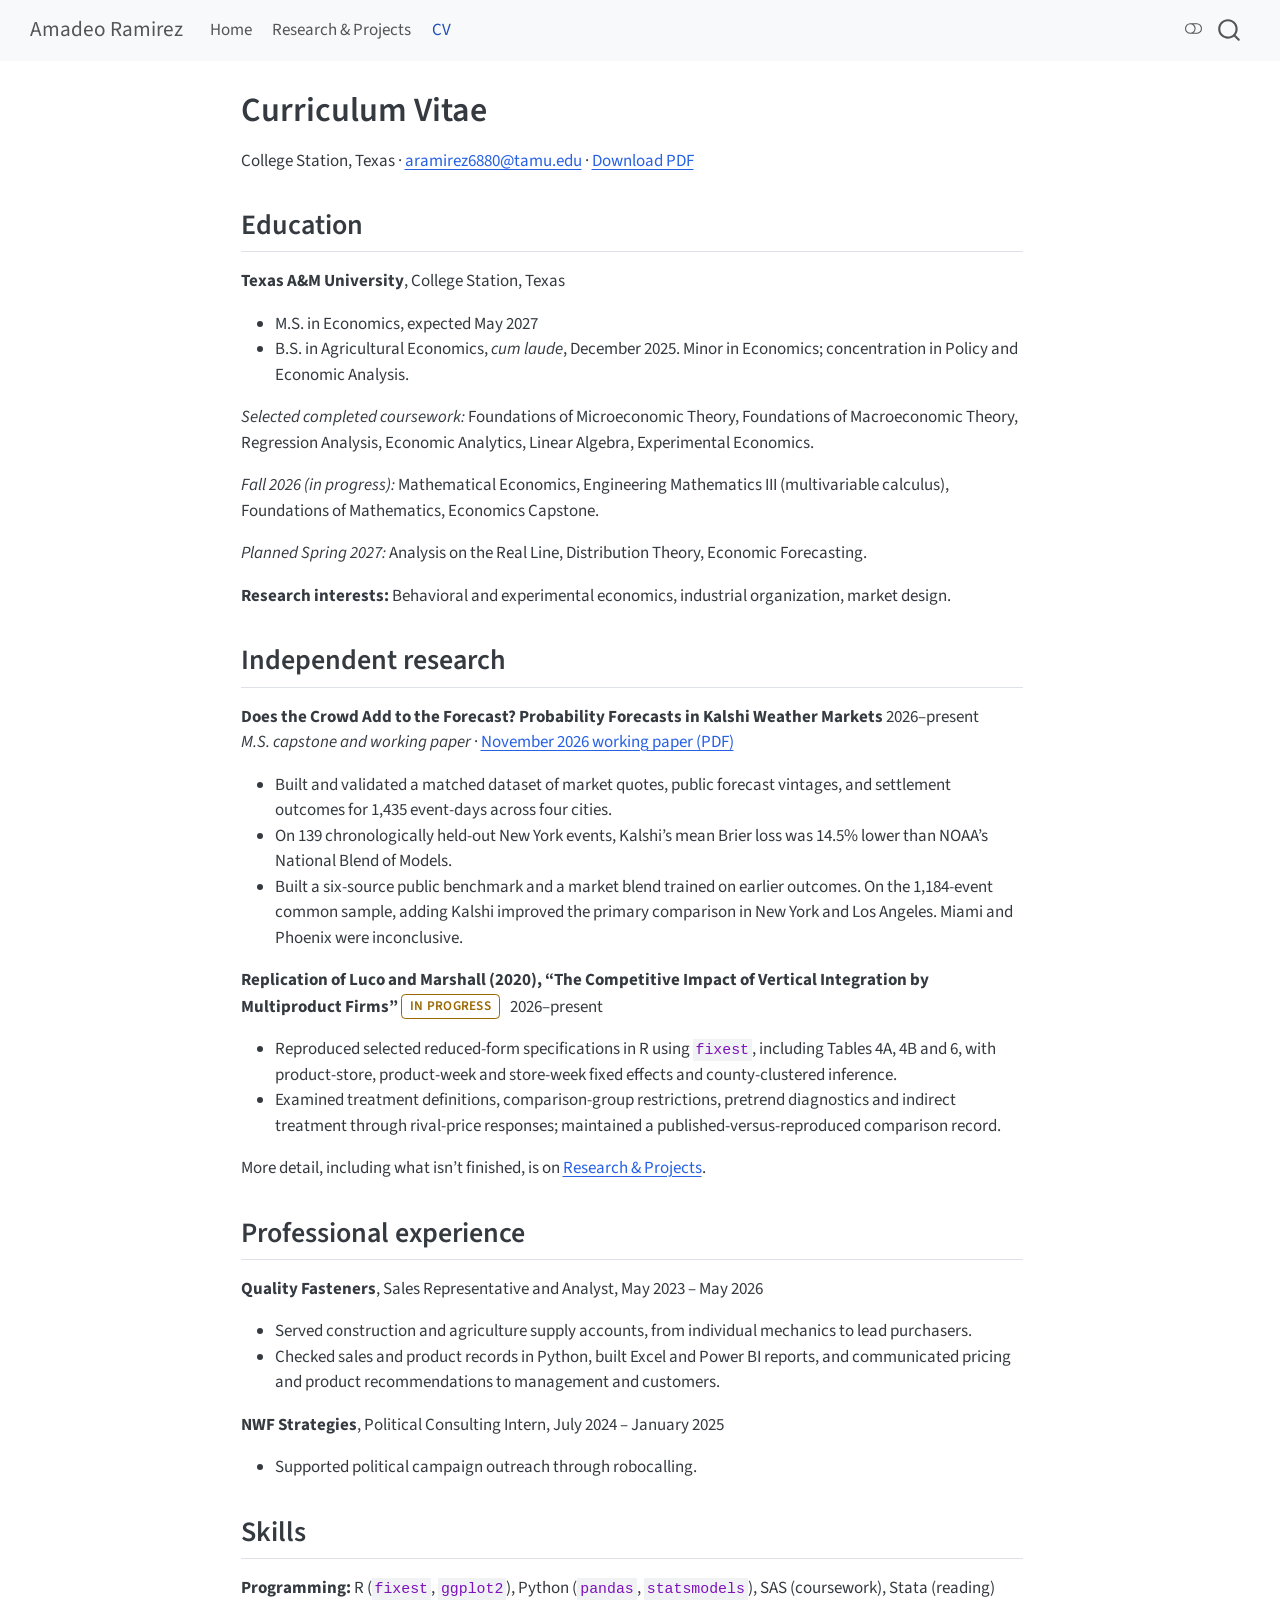
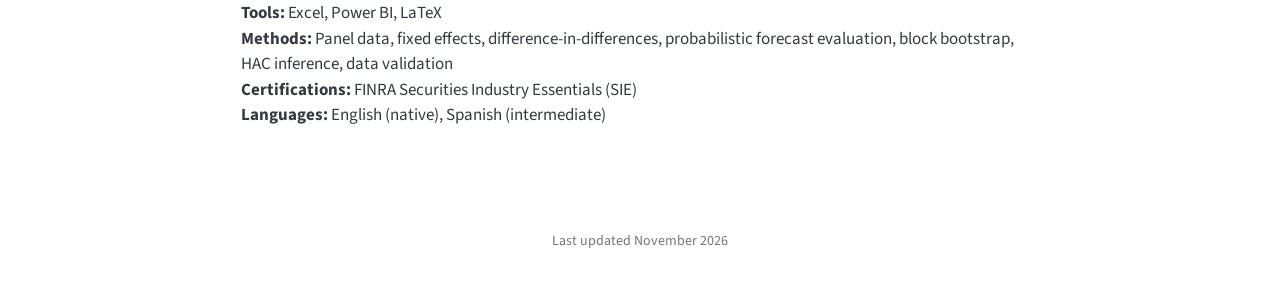
==== commit 9e878da5: "Refresh Kalshi working paper on web CV" ====
--- a/docs/cv.html
+++ b/docs/cv.html
@@ -334,13 +334,12 @@
 </section>
 <section id="independent-research" class="level2">
 <h2 class="anchored" data-anchor-id="independent-research">Independent research</h2>
-<p><strong>Does the Crowd Add to the Forecast? Probability Forecasts in Kalshi Weather Markets</strong> <span class="status status-progress">In progress</span> 2026–present<br>
-<em>M.S. capstone and writing sample</em> · <a href="files/Ramirez_Kalshi_Weather_Forecasts_v7.pdf">working paper (PDF)</a></p>
+<p><strong>Does the Crowd Add to the Forecast? Probability Forecasts in Kalshi Weather Markets</strong> 2026–present<br>
+<em>M.S. capstone and working paper</em> · <a href="files/Ramirez_Kalshi_Weather_Forecasts_2026-11-23.pdf">November 2026 working paper (PDF)</a></p>
 <ul>
-<li>Designed the research questions, forecast comparisons, test specifications and scoring rules for a study of Kalshi daily-high-temperature contracts against public NOAA forecasts.</li>
-<li>Constructed a matched dataset of market quotes, public forecast vintages and settlement outcomes for 1,435 event-days across four cities.</li>
-<li>On 139 chronologically held-out New York event-days, Kalshi’s mean multicategory Brier score was 14.5% below the National Blend of Models’ (time-block bootstrap, HAC inference).</li>
-<li>Built a calibrated six-source public benchmark; Kalshi outperforms it in New York and Los Angeles, with inconclusive differences in Miami and Phoenix.</li>
+<li>Built and validated a matched dataset of market quotes, public forecast vintages, and settlement outcomes for 1,435 event-days across four cities.</li>
+<li>On 139 chronologically held-out New York events, Kalshi’s mean Brier loss was 14.5% lower than NOAA’s National Blend of Models.</li>
+<li>Built a six-source public benchmark and a market blend trained on earlier outcomes. On the 1,184-event common sample, adding Kalshi improved the primary comparison in New York and Los Angeles. Miami and Phoenix were inconclusive.</li>
 </ul>
 <p><strong>Replication of Luco and Marshall (2020), “The Competitive Impact of Vertical Integration by Multiproduct Firms”</strong> <span class="status status-progress">In progress</span> 2026–present</p>
 <ul>
